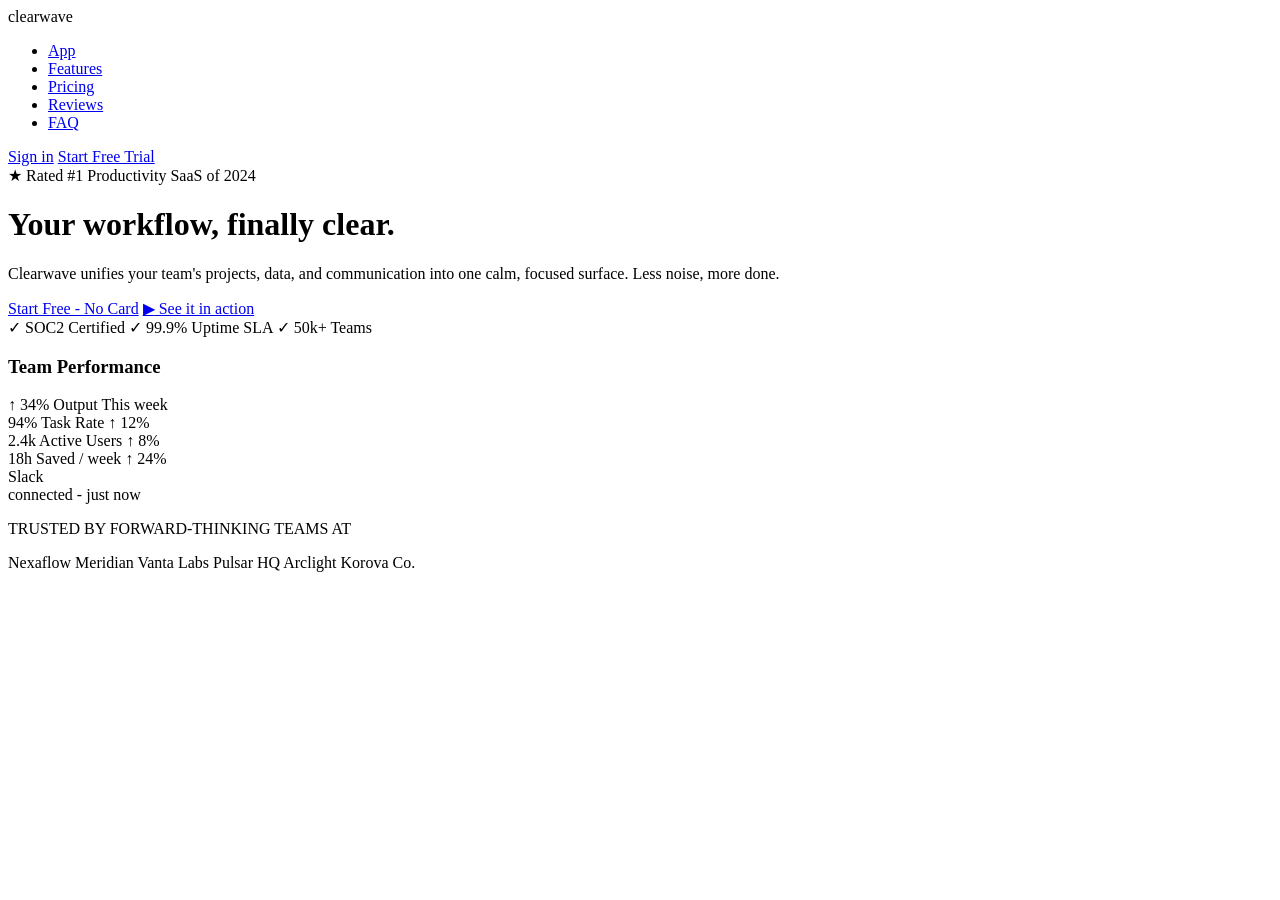
==== index.html @ a3537b02 "Add files via upload" ====
<!DOCTYPE html>
<html lang="en">
<head>
    <meta charset="UTF-8">
    <meta name="viewport" content="width=device-width, initial-scale=1.0">
    <title>Clearwave - Your workflow, finally clear</title>
    <link rel="stylesheet" href="style.css">
</head>
<body>
    <!-- Header -->
    <header class="header">
        <nav class="nav">
            <div class="logo">clearwave</div>
            <ul class="nav-links">
                <li><a href="#">App</a></li>
                <li><a href="#">Features</a></li>
                <li><a href="#">Pricing</a></li>
                <li><a href="#">Reviews</a></li>
                <li><a href="#">FAQ</a></li>
            </ul>
            <div class="nav-buttons">
                <a href="#" class="sign-in">Sign in</a>
                <a href="#" class="btn-primary">Start Free Trial</a>
            </div>
        </nav>
    </header>

    <!-- Hero Section -->
    <main class="hero">
        <div class="hero-content">
            <div class="badge">
                <span class="badge-icon">★</span>
                Rated #1 Productivity SaaS of 2024
            </div>
            <h1>Your workflow, finally clear.</h1>
            <p class="description">
                Clearwave unifies your team's projects, data, and communication into one calm, focused surface. Less noise, more done.
            </p>
            <div class="cta-buttons">
                <a href="#" class="btn-primary btn-largae">Start Free - No Card</a>
                <a href="#" class="btn-secondary">
                    <span class="play-icon">▶</span>
                    See it in action
                </a>
            </div>
            <div class="trust-badges">
                <span class="trust-item">✓ SOC2 Certified</span>
                <span class="trust-item">✓ 99.9% Uptime SLA</span>
                <span class="trust-item">✓ 50k+ Teams</span>
            </div>
        </div>

        <!-- Team Performance Card -->
        <div class="performance-card">
            <div class="card-header">
                <h3>Team Performance</h3>
                <div class="increase-badge">
                    <span class="arrow-up">↑</span>
                    34% Output This week
                </div>
            </div>
            <div class="chart">
                <div class="bar-container">
                    <div class="bar" style="height: 60%"></div>
                    <div class="bar" style="height: 80%"></div>
                    <div class="bar" style="height: 45%"></div>
                    <div class="bar" style="height: 90%"></div>
                </div>
            </div>
            <div class="metrics">
                <div class="metric">
                    <span class="metric-label">94% Task Rate</span>
                    <span class="metric-change positive">↑ 12%</span>
                </div>
                <div class="metric">
                    <span class="metric-label">2.4k Active Users</span>
                    <span class="metric-change positive">↑ 8%</span>
                </div>
                <div class="metric">
                    <span class="metric-label">18h Saved / week</span>
                    <span class="metric-change positive">↑ 24%</span>
                </div>
            </div>
            <div class="integration">
                <div class="integration-icon">Slack</div>
                <span class="integration-text">connected - just now</span>
            </div>
        </div>
    </main>

    <!-- Trusted By Section -->
    <section class="trusted-by">
        <p class="trusted-text">TRUSTED BY FORWARD-THINKING TEAMS AT</p>
        <div class="company-logos">
            <span class="logo-text">Nexaflow</span>
            <span class="logo-text">Meridian</span>
            <span class="logo-text">Vanta Labs</span>
            <span class="logo-text">Pulsar HQ</span>
            <span class="logo-text">Arclight</span>
            <span class="logo-text">Korova Co.</span>
        </div>
    </section>
</body>
</html>
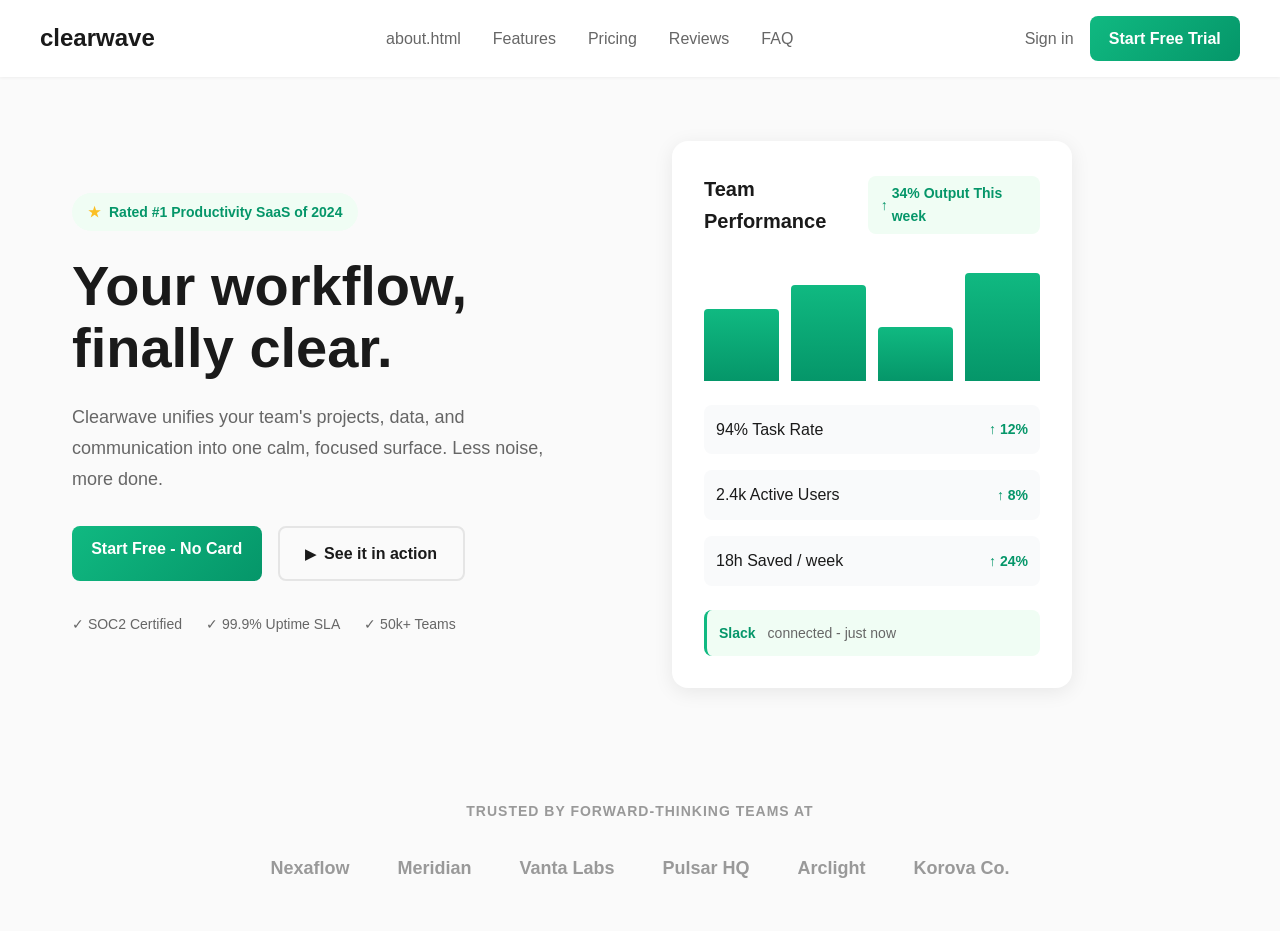
==== commit c676daae: "Update index.html" ====
--- a/index.html
+++ b/index.html
@@ -12,7 +12,7 @@
         <nav class="nav">
             <div class="logo">clearwave</div>
             <ul class="nav-links">
-                <li><a href="#">App</a></li>
+                <li><a href="#">about.html</a></li>
                 <li><a href="#">Features</a></li>
                 <li><a href="#">Pricing</a></li>
                 <li><a href="#">Reviews</a></li>
--- a/style.css
+++ b/style.css
@@ -0,0 +1,361 @@
+* {
+    margin: 0;
+    padding: 0;
+    box-sizing: border-box;
+}
+
+body {
+    font-family: -apple-system, BlinkMacSystemFont, 'Segoe UI', Roboto, Oxygen, Ubuntu, Cantarell, sans-serif;
+    background-color: #fafafa;
+    color: #1a1a1a;
+    line-height: 1.6;
+}
+
+/* Header */
+.header {
+    background: white;
+    padding: 1rem 2rem;
+    position: sticky;
+    top: 0;
+    z-index: 100;
+    box-shadow: 0 1px 3px rgba(0, 0, 0, 0.05);
+}
+
+.nav {
+    max-width: 1200px;
+    margin: 0 auto;
+    display: flex;
+    justify-content: space-between;
+    align-items: center;
+}
+
+.logo {
+    font-size: 1.5rem;
+    font-weight: 700;
+    color: #1a1a1a;
+}
+
+.nav-links {
+    display: flex;
+    list-style: none;
+    gap: 2rem;
+}
+
+.nav-links a {
+    text-decoration: none;
+    color: #666;
+    font-weight: 500;
+    transition: color 0.2s;
+}
+
+.nav-links a:hover {
+    color: #1a1a1a;
+}
+
+.nav-buttons {
+    display: flex;
+    align-items: center;
+    gap: 1rem;
+}
+
+.sign-in {
+    text-decoration: none;
+    color: #666;
+    font-weight: 500;
+}
+
+.btn-primary {
+    background: linear-gradient(135deg, #10b981 0%, #059669 100%);
+    color: white;
+    padding: 0.6rem 1.2rem;
+    border-radius: 8px;
+    text-decoration: none;
+    font-weight: 600;
+    transition: transform 0.2s, box-shadow 0.2s;
+    border: none;
+    cursor: pointer;
+}
+
+.btn-primary:hover {
+    transform: translateY(-2px);
+    box-shadow: 0 4px 12px rgba(16, 185, 129, 0.3);
+}
+
+.btn-large {
+    padding: 0.8rem 1.6rem;
+    font-size: 1rem;
+}
+
+/* Hero Section */
+.hero {
+    max-width: 1200px;
+    margin: 0 auto;
+    padding: 4rem 2rem;
+    display: grid;
+    grid-template-columns: 1fr 1fr;
+    gap: 4rem;
+    align-items: center;
+}
+
+.hero-content {
+    max-width: 500px;
+}
+
+.badge {
+    display: inline-flex;
+    align-items: center;
+    gap: 0.5rem;
+    background: #f0fdf4;
+    color: #059669;
+    padding: 0.5rem 1rem;
+    border-radius: 20px;
+    font-size: 0.875rem;
+    font-weight: 600;
+    margin-bottom: 1.5rem;
+}
+
+.badge-icon {
+    color: #fbbf24;
+}
+
+h1 {
+    font-size: 3.5rem;
+    font-weight: 800;
+    line-height: 1.1;
+    margin-bottom: 1.5rem;
+    color: #1a1a1a;
+}
+
+.description {
+    font-size: 1.125rem;
+    color: #666;
+    margin-bottom: 2rem;
+    line-height: 1.7;
+}
+
+.cta-buttons {
+    display: flex;
+    gap: 1rem;
+    margin-bottom: 2rem;
+}
+
+.btn-secondary {
+    display: flex;
+    align-items: center;
+    gap: 0.5rem;
+    text-decoration: none;
+    color: #1a1a1a;
+    font-weight: 600;
+    padding: 0.8rem 1.6rem;
+    border: 2px solid #e5e5e5;
+    border-radius: 8px;
+    transition: all 0.2s;
+}
+
+.btn-secondary:hover {
+    border-color: #1a1a1a;
+    background: #1a1a1a;
+    color: white;
+}
+
+.play-icon {
+    font-size: 0.875rem;
+}
+
+.trust-badges {
+    display: flex;
+    gap: 1.5rem;
+    flex-wrap: wrap;
+}
+
+.trust-item {
+    font-size: 0.875rem;
+    color: #666;
+    display: flex;
+    align-items: center;
+    gap: 0.25rem;
+}
+
+/* Performance Card */
+.performance-card {
+    background: white;
+    border-radius: 16px;
+    padding: 2rem;
+    box-shadow: 0 4px 20px rgba(0, 0, 0, 0.08);
+    max-width: 400px;
+}
+
+.card-header {
+    display: flex;
+    justify-content: space-between;
+    align-items: center;
+    margin-bottom: 1.5rem;
+}
+
+.card-header h3 {
+    font-size: 1.25rem;
+    font-weight: 700;
+}
+
+.increase-badge {
+    display: flex;
+    align-items: center;
+    gap: 0.25rem;
+    background: #f0fdf4;
+    color: #059669;
+    padding: 0.4rem 0.8rem;
+    border-radius: 8px;
+    font-size: 0.875rem;
+    font-weight: 600;
+}
+
+.arrow-up {
+    color: #059669;
+}
+
+.chart {
+    margin-bottom: 1.5rem;
+}
+
+.bar-container {
+    display: flex;
+    gap: 0.75rem;
+    align-items: flex-end;
+    height: 120px;
+}
+
+.bar {
+    flex: 1;
+    background: linear-gradient(180deg, #10b981 0%, #059669 100%);
+    border-radius: 4px 4px 0 0;
+    transition: height 0.3s ease;
+}
+
+.metrics {
+    display: flex;
+    flex-direction: column;
+    gap: 1rem;
+    margin-bottom: 1.5rem;
+}
+
+.metric {
+    display: flex;
+    justify-content: space-between;
+    align-items: center;
+    padding: 0.75rem;
+    background: #f9fafb;
+    border-radius: 8px;
+}
+
+.metric-label {
+    font-weight: 500;
+    color: #1a1a1a;
+}
+
+.metric-change {
+    font-size: 0.875rem;
+    font-weight: 600;
+}
+
+.metric-change.positive {
+    color: #059669;
+}
+
+.integration {
+    display: flex;
+    align-items: center;
+    gap: 0.75rem;
+    padding: 0.75rem;
+    background: #f0fdf4;
+    border-radius: 8px;
+    border-left: 3px solid #10b981;
+}
+
+.integration-icon {
+    font-weight: 700;
+    color: #059669;
+    font-size: 0.875rem;
+}
+
+.integration-text {
+    font-size: 0.875rem;
+    color: #666;
+}
+
+/* Trusted By Section */
+.trusted-by {
+    max-width: 1200px;
+    margin: 0 auto;
+    padding: 3rem 2rem;
+    text-align: center;
+}
+
+.trusted-text {
+    font-size: 0.875rem;
+    color: #999;
+    font-weight: 600;
+    letter-spacing: 1px;
+    margin-bottom: 2rem;
+}
+
+.company-logos {
+    display: flex;
+    justify-content: center;
+    gap: 3rem;
+    flex-wrap: wrap;
+}
+
+.logo-text {
+    font-size: 1.125rem;
+    font-weight: 600;
+    color: #999;
+    transition: color 0.2s;
+}
+
+.logo-text:hover {
+    color: #1a1a1a;
+}
+
+/* Responsive Design */
+@media (max-width: 968px) {
+    .hero {
+        grid-template-columns: 1fr;
+        gap: 3rem;
+        text-align: center;
+    }
+
+    .hero-content {
+        max-width: 100%;
+    }
+
+    .cta-buttons {
+        justify-content: center;
+    }
+
+    .trust-badges {
+        justify-content: center;
+    }
+
+    .performance-card {
+        max-width: 100%;
+        margin: 0 auto;
+    }
+}
+
+@media (max-width: 768px) {
+    .nav-links {
+        display: none;
+    }
+
+    h1 {
+        font-size: 2.5rem;
+    }
+
+    .company-logos {
+        gap: 1.5rem;
+    }
+
+    .cta-buttons {
+        flex-direction: column;
+    }
+}
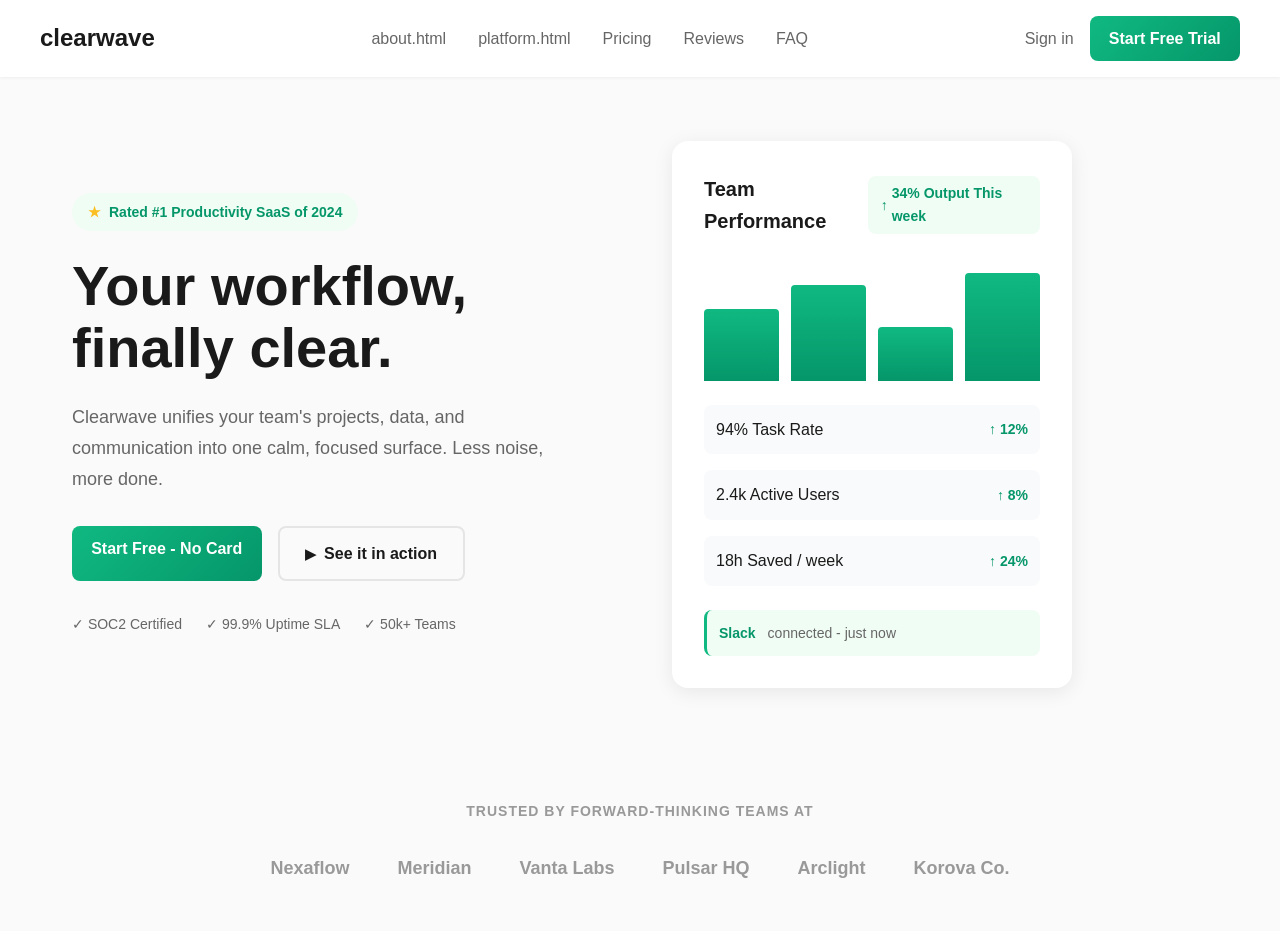
==== commit 6b5f56c5: "Update index.html" ====
--- a/index.html
+++ b/index.html
@@ -13,7 +13,7 @@
             <div class="logo">clearwave</div>
             <ul class="nav-links">
                 <li><a href="#">about.html</a></li>
-                <li><a href="#">Features</a></li>
+                <li><a href="#">platform.html</a></li>
                 <li><a href="#">Pricing</a></li>
                 <li><a href="#">Reviews</a></li>
                 <li><a href="#">FAQ</a></li>
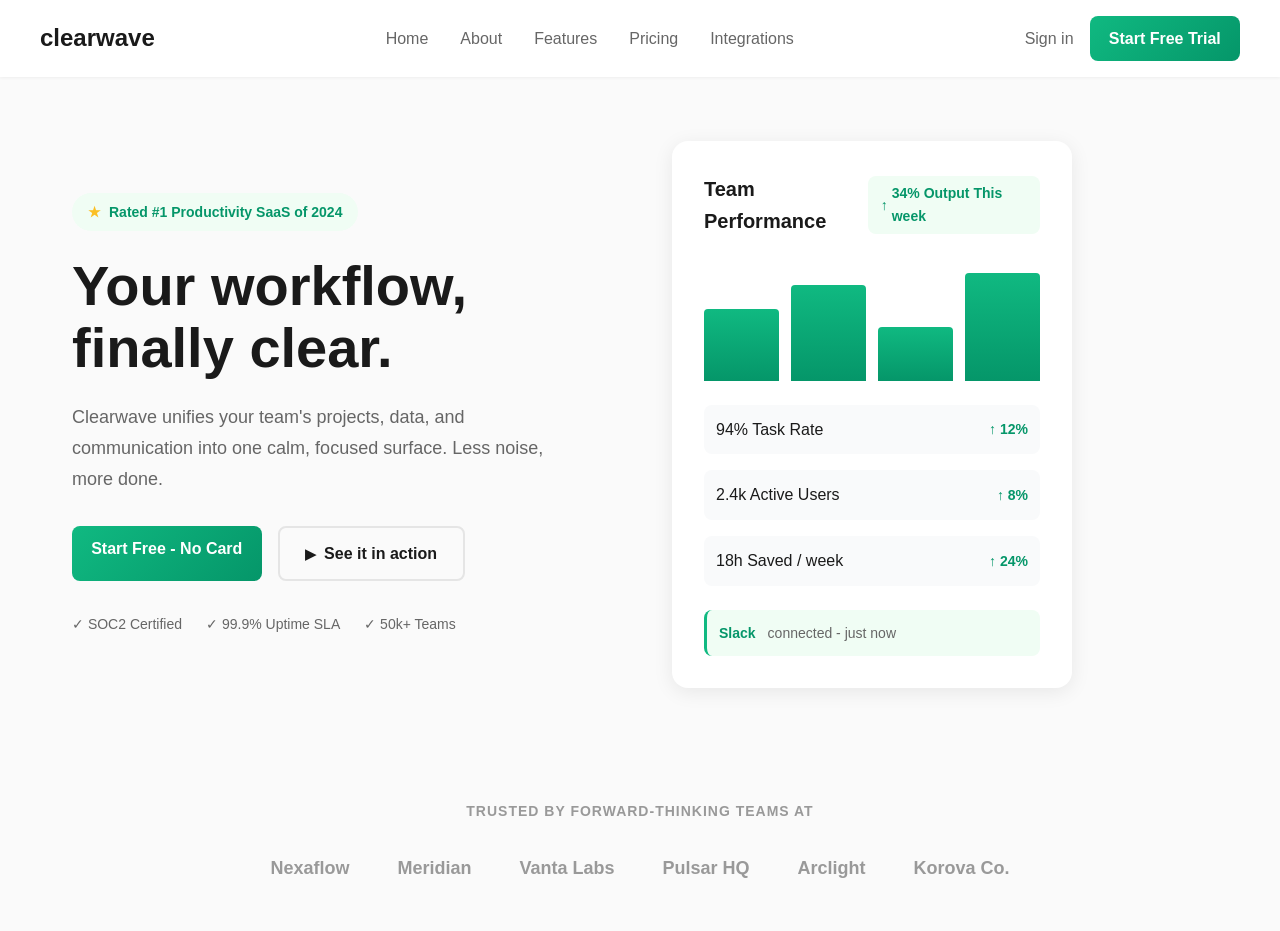
==== commit 6c763618: "Update index.html" ====
--- a/index.html
+++ b/index.html
@@ -12,11 +12,11 @@
         <nav class="nav">
             <div class="logo">clearwave</div>
             <ul class="nav-links">
-                <li><a href="#">about.html</a></li>
-                <li><a href="#">platform.html</a></li>
-                <li><a href="#">Pricing</a></li>
-                <li><a href="#">Reviews</a></li>
-                <li><a href="#">FAQ</a></li>
+                <li><a href="index.html">Home</a></li>
+                <li><a href="about.html">About</a></li>
+                <li><a href="features.html">Features</a></li>
+                <li><a href="pricing.html">Pricing</a></li>
+                <li><a href="integrations.html">Integrations</a></li>
             </ul>
             <div class="nav-buttons">
                 <a href="#" class="sign-in">Sign in</a>
